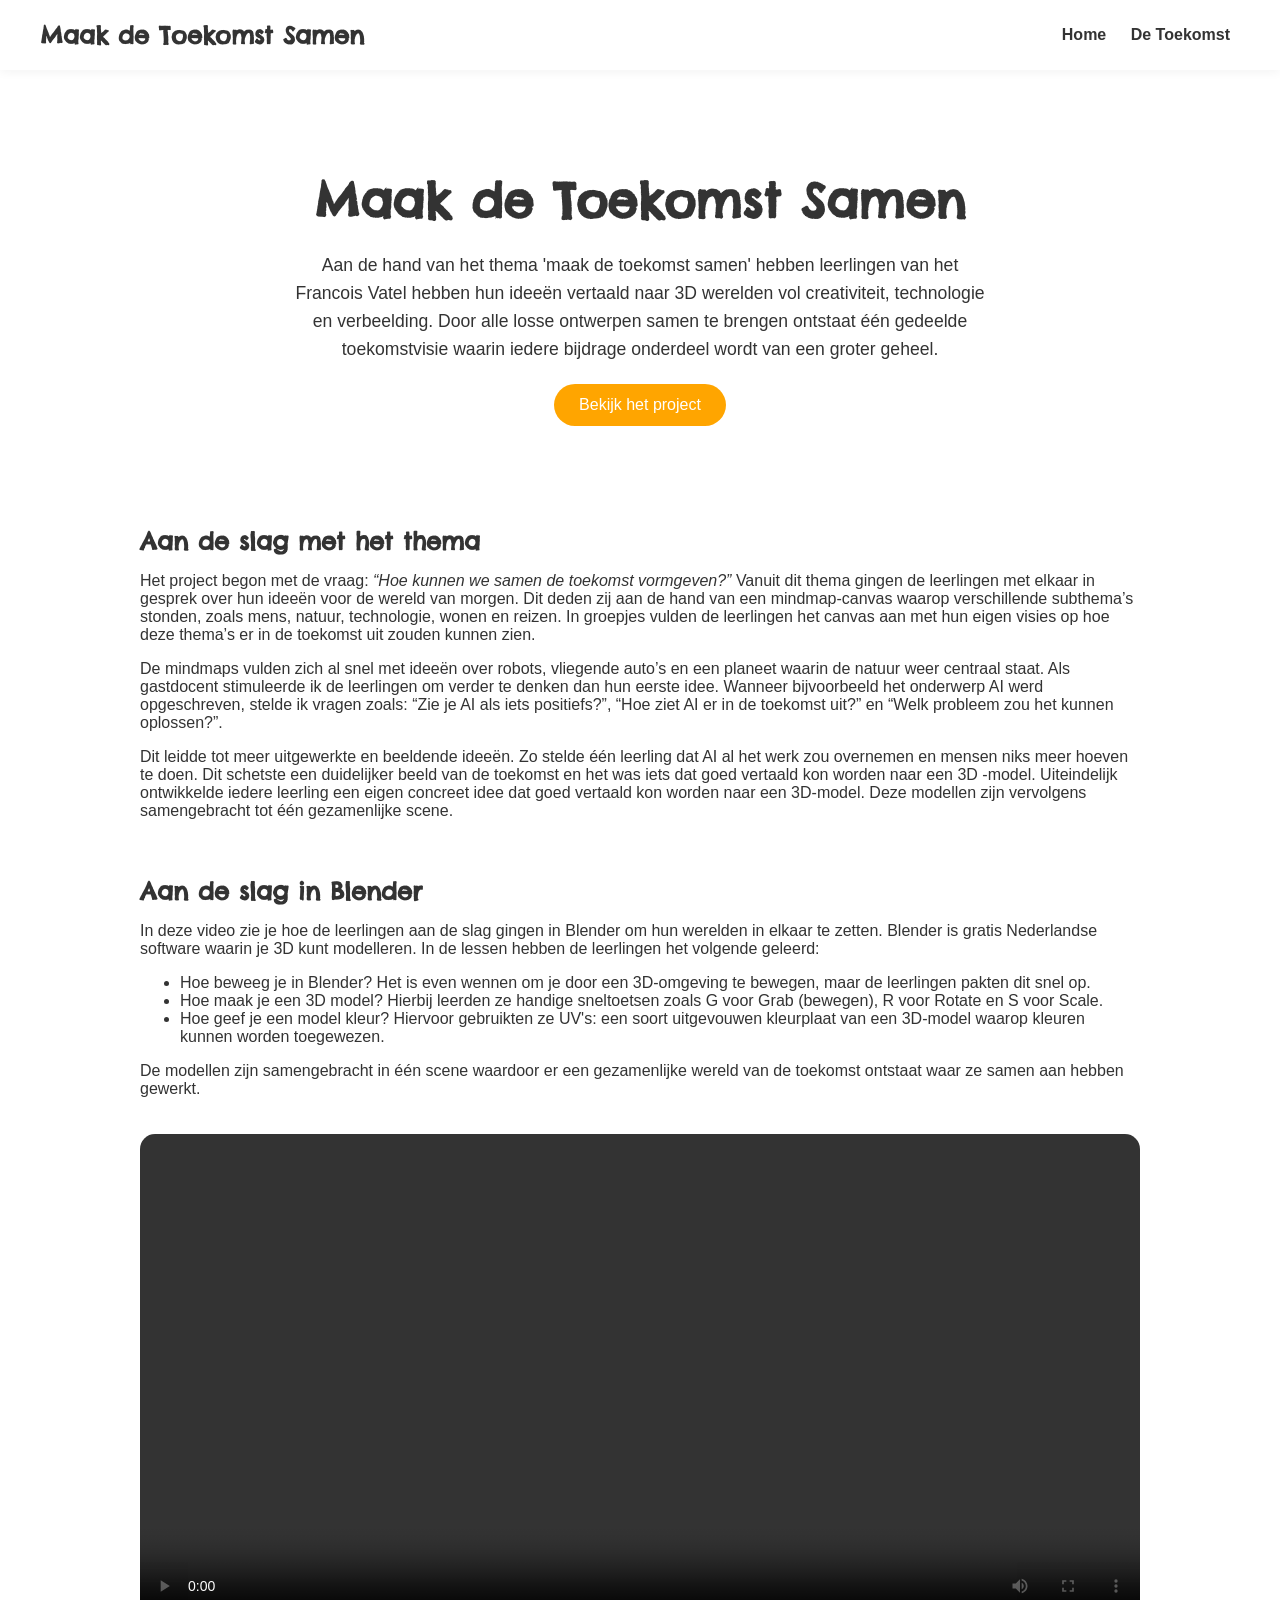
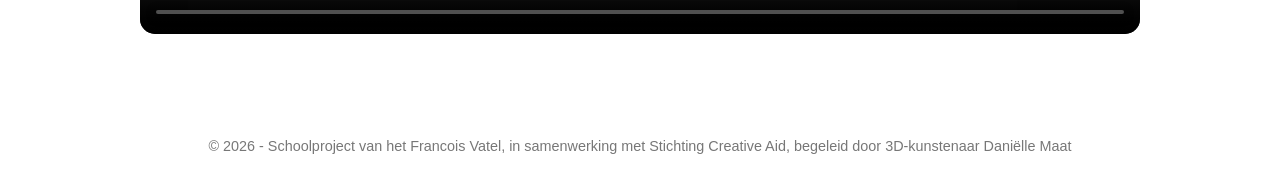
==== index.html @ ce4b33d8 "andere tekst" ====
<!DOCTYPE html>
<html lang="nl">
<head>
  <meta charset="UTF-8">
  <meta name="viewport" content="width=device-width, initial-scale=1.0">

  <title>Maak de Toekomst Samen</title>

  <!-- Fonts -->
  <link href="https://fonts.googleapis.com/css2?family=Chelsea+Market&display=swap" rel="stylesheet">

  <!-- CSS FILE -->
  <link rel="stylesheet" href="style.css">
</head>

<body>

<header>
  <h2>Maak de Toekomst Samen</h2>

  <nav>
    <a href="index.html">Home</a>
    <a href="detoekomst.html">De Toekomst</a>
  </nav>
</header>

<!-- HERO -->
<section class="hero">
  <h1>Maak de Toekomst Samen</h1>
  <p>
Aan de hand van het thema 'maak de toekomst samen' hebben leerlingen van het Francois Vatel hebben hun ideeën vertaald naar 3D werelden vol creativiteit, technologie en verbeelding. Door alle losse ontwerpen samen te brengen ontstaat één gedeelde toekomstvisie waarin iedere bijdrage onderdeel wordt van een groter geheel.
  </p>
<a href="detoekomst.html" class="btn">Bekijk het project</a>
</section>

<div class="text-content">
  <h2>Aan de slag met het thema</h2>

<p>
Het project begon met de vraag: <em>“Hoe kunnen we samen de toekomst vormgeven?”</em>  Vanuit dit thema gingen de leerlingen met elkaar in gesprek over hun ideeën voor de wereld van morgen. Dit deden zij aan de hand van een mindmap-canvas waarop verschillende subthema’s stonden, zoals mens, natuur, technologie, wonen en reizen. In groepjes vulden de leerlingen het canvas aan met hun eigen visies op hoe deze thema’s er in de toekomst uit zouden kunnen zien.
</p>

<p>
De mindmaps vulden zich al snel met ideeën over robots, vliegende auto’s en een planeet waarin de natuur weer centraal staat. Als gastdocent stimuleerde ik de leerlingen om verder te denken dan hun eerste idee. Wanneer bijvoorbeeld het onderwerp AI werd opgeschreven, stelde ik vragen zoals: “Zie je AI als iets positiefs?”, “Hoe ziet AI er in de toekomst uit?” en “Welk probleem zou het kunnen oplossen?”.</p>

<p>
Dit leidde tot meer uitgewerkte en beeldende ideeën. Zo stelde één leerling dat AI al het werk zou overnemen en mensen niks meer hoeven te doen. Dit schetste een duidelijker beeld van de toekomst en het was iets dat goed vertaald kon worden naar een 3D -model. Uiteindelijk ontwikkelde iedere leerling een eigen concreet idee dat goed vertaald kon worden naar een 3D-model. Deze modellen zijn vervolgens samengebracht tot één gezamenlijke scene.</p>
</div>

<!-- INTRO -->
<section class="container" id="intro">

  <h2>Aan de slag in Blender</h2>

 <p>
In deze video zie je hoe de leerlingen aan de slag gingen in Blender om hun werelden in elkaar te zetten. Blender is gratis Nederlandse software waarin je 3D kunt modelleren. In de lessen hebben de leerlingen het volgende geleerd:
</p>

<ul>
  <li>Hoe beweeg je in Blender? Het is even wennen om je door een 3D-omgeving te bewegen, maar de leerlingen pakten dit snel op.</li>

  <li>Hoe maak je een 3D model? Hierbij leerden ze handige sneltoetsen zoals G voor Grab (bewegen), R voor Rotate en S voor Scale.</li>

  <li>Hoe geef je een model kleur? Hiervoor gebruikten ze UV's: een soort uitgevouwen kleurplaat van een 3D-model waarop kleuren kunnen worden toegewezen.</li>
</ul>

<p>
De modellen zijn samengebracht in één scene waardoor er een gezamenlijke wereld van de toekomst ontstaat waar ze samen aan hebben gewerkt.
</p>
  <!-- VIDEO -->
  <video controls>
    <source src="video.mp4" type="video/mp4">
    Je browser ondersteunt deze video niet.
  </video>

</section>

<footer>
  © 2026 - Schoolproject van het Francois Vatel, in samenwerking met Stichting Creative Aid, begeleid door 3D-kunstenaar Daniëlle Maat 
</footer>

</body>
</html>
---- style.css ----
/* =========================
   BASE
========================= */

:root {
  --accent: orange;
  --accent-hover: #ff7a00;
}

body {
  margin: 0;
  font-family: Arial, sans-serif;
  background: white;
  color: #333;
}

/* Headers */
h1, h2, h3 {
  font-family: 'Chelsea Market', cursive;
  margin: 0;
}

/* =========================
   NAV / HEADER
========================= */

header {
  display: flex;
  justify-content: space-between;
  align-items: center;
  padding: 20px 40px;
  background: white;
  position: sticky;
  top: 0;
  z-index: 1000;
  box-shadow: 0 2px 10px rgba(0,0,0,0.05);
}

nav a {
  margin: 0 10px;
  text-decoration: none;
  color: #333;
  font-weight: bold;
  position: relative;
}

nav a::after {
  content: '';
  position: absolute;
  width: 0%;
  height: 3px;
  background: var(--accent);
  left: 0;
  bottom: -5px;
  transition: 0.3s;
}

nav a:hover::after {
  width: 100%;
}

/* =========================
   HERO (LANDING PAGE)
========================= */

.hero {
  padding: 100px 20px;
  text-align: center;
  animation: fadeIn 1.2s ease;
}

.hero h1 {
  font-size: 3em;
}

.hero p {
  max-width: 700px;
  margin: 20px auto;
  font-size: 1.1em;
  line-height: 1.6;
}

/* =========================
   BUTTONS
========================= */

.btn {
  background: var(--accent);
  color: white;
  padding: 12px 25px;
  border: none;
  border-radius: 30px;
  cursor: pointer;
  display: inline-block;
  text-decoration: none;
  transition: 0.3s ease;
}

.btn:hover {
  background: var(--accent-hover);
  transform: scale(1.05);
}

/* =========================
   CONTAINERS
========================= */

.text-content {
    max-width: 1000px;
    margin: 0 auto;
}

.container {
    max-width: 1000px;
    margin: 0 auto;
  padding: 40px 20px;
}

/* =========================
   SPLINE (GROEP PAGINA'S)
========================= */

.spline-wrapper {
  position: relative;
  height: 100vh;
  overflow: hidden;
}

.spline-wrapper iframe {
  width: 100%;
  height: 100%;
  border: none;
  display: block;
}

/* alleen onderkant fade */
.spline-wrapper::after {
  content: "";
  position: absolute;
  bottom: 0;
  left: 0;
  width: 100%;
  height: 140px;
  background: linear-gradient(to top, white, transparent);
  z-index: 2;
  pointer-events: none;
}
/* =========================
   CARDS (TEKST BLOKKEN)
========================= */

.card {
  background: white;
  padding: 20px;
  border-radius: 15px;
  margin-top: 20px;
  box-shadow: 0 10px 30px rgba(0,0,0,0.05);
  transition: transform 0.3s ease;
}

.card:hover {
  transform: translateY(-5px);
}

/* =========================
   VIDEO
========================= */

video {
  width: 100%;
  border-radius: 15px;
  margin-top: 20px;
}

/* =========================
   ANIMATIONS
========================= */

@keyframes fadeIn {
  from {
    opacity: 0;
    transform: translateY(20px);
  }
  to {
    opacity: 1;
    transform: translateY(0);
  }
}

/* =========================
   FOOTER
========================= */

footer {
  text-align: center;
  padding: 20px;
  font-size: 0.9em;
  color: #777;
  margin-top: 40px;
}
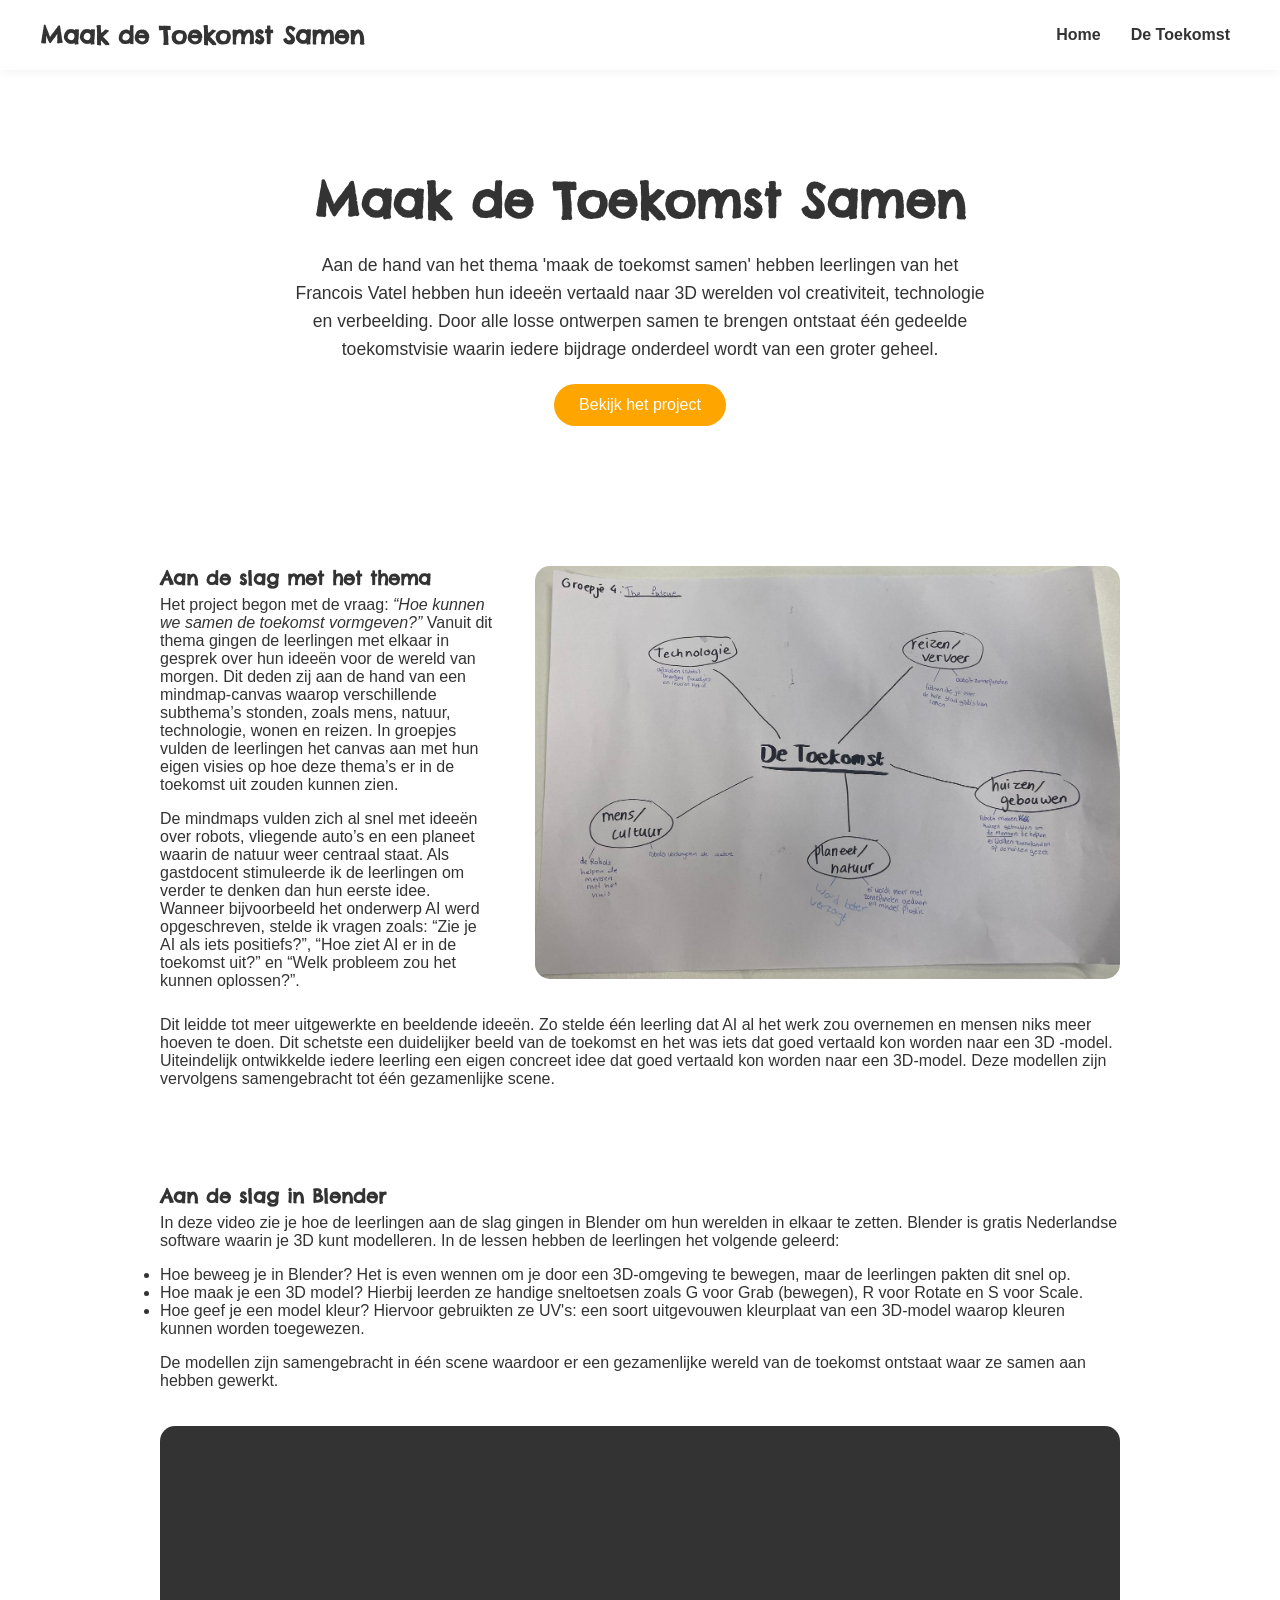
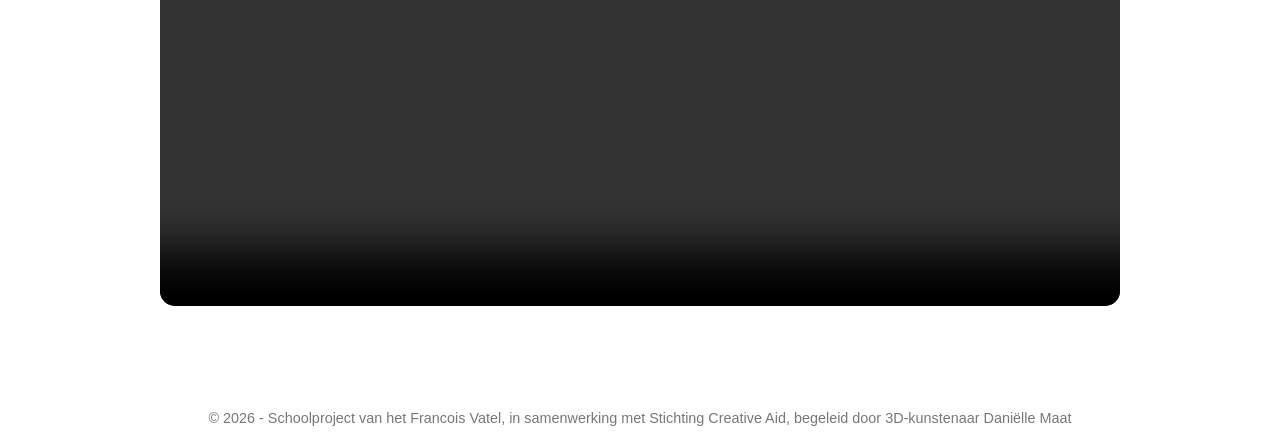
==== commit 8de77ad4: "kleine fixes" ====
--- a/index.html
+++ b/index.html
@@ -33,9 +33,11 @@
 <a href="detoekomst.html" class="btn">Bekijk het project</a>
 </section>
 
-<div class="text-content">
-  <h2>Aan de slag met het thema</h2>
+<div class="card landing-split no-gap-bottom">
 
+  <div class="split-text">
+
+    <h3>Aan de slag met het thema</h3>
 <p>
 Het project begon met de vraag: <em>“Hoe kunnen we samen de toekomst vormgeven?”</em>  Vanuit dit thema gingen de leerlingen met elkaar in gesprek over hun ideeën voor de wereld van morgen. Dit deden zij aan de hand van een mindmap-canvas waarop verschillende subthema’s stonden, zoals mens, natuur, technologie, wonen en reizen. In groepjes vulden de leerlingen het canvas aan met hun eigen visies op hoe deze thema’s er in de toekomst uit zouden kunnen zien.
 </p>
@@ -43,14 +45,25 @@
 <p>
 De mindmaps vulden zich al snel met ideeën over robots, vliegende auto’s en een planeet waarin de natuur weer centraal staat. Als gastdocent stimuleerde ik de leerlingen om verder te denken dan hun eerste idee. Wanneer bijvoorbeeld het onderwerp AI werd opgeschreven, stelde ik vragen zoals: “Zie je AI als iets positiefs?”, “Hoe ziet AI er in de toekomst uit?” en “Welk probleem zou het kunnen oplossen?”.</p>
 
-<p>
+  </div>
+
+   <div class="split-image">
+    <img src="images/canvas.jpeg" alt="Mindmap canvas">
+  </div>
+
+</div>
+<div class="container no-gap-top">
+
+  <p>
 Dit leidde tot meer uitgewerkte en beeldende ideeën. Zo stelde één leerling dat AI al het werk zou overnemen en mensen niks meer hoeven te doen. Dit schetste een duidelijker beeld van de toekomst en het was iets dat goed vertaald kon worden naar een 3D -model. Uiteindelijk ontwikkelde iedere leerling een eigen concreet idee dat goed vertaald kon worden naar een 3D-model. Deze modellen zijn vervolgens samengebracht tot één gezamenlijke scene.</p>
+  </p>
+
 </div>
 
 <!-- INTRO -->
 <section class="container" id="intro">
 
-  <h2>Aan de slag in Blender</h2>
+  <h3>Aan de slag in Blender</h3>
 
  <p>
 In deze video zie je hoe de leerlingen aan de slag gingen in Blender om hun werelden in elkaar te zetten. Blender is gratis Nederlandse software waarin je 3D kunt modelleren. In de lessen hebben de leerlingen het volgende geleerd:
--- a/style.css
+++ b/style.css
@@ -1,3 +1,9 @@
+* {
+  margin: 0;
+  padding: 0;
+  box-sizing: border-box;
+}
+
 /* =========================
    BASE
 ========================= */
@@ -25,17 +31,26 @@
 ========================= */
 
 header {
+  width: 100%;
   display: flex;
   justify-content: space-between;
   align-items: center;
-  padding: 20px 40px;
+
+  padding: 0 40px;
+  height: 70px;
+
   background: white;
   position: sticky;
   top: 0;
   z-index: 1000;
+
   box-shadow: 0 2px 10px rgba(0,0,0,0.05);
 }
-
+nav {
+  display: flex;
+  align-items: center;
+  gap: 10px;
+}
 nav a {
   margin: 0 10px;
   text-decoration: none;
@@ -197,4 +212,180 @@
   font-size: 0.9em;
   color: #777;
   margin-top: 40px;
+}
+/* =========================
+   IMAGES
+========================= */
+.image-wrapper {
+  width: 100%;
+  height: 100vh;
+  display: flex;
+  justify-content: center;
+  align-items: center;
+  padding: 60px 20px;
+  box-sizing: border-box;
+}
+
+.image-wrapper img {
+  width: 90%;
+  max-width: 1100px;
+  height: 80vh;
+  object-fit: cover;
+
+  border-radius: 24px;
+  box-shadow: 0 20px 60px rgba(0, 0, 0, 0.15);
+
+  transition: transform 0.4s ease, box-shadow 0.4s ease;
+}
+
+/* hover effect */
+.image-wrapper img:hover {
+  transform: scale(1.02);
+  box-shadow: 0 30px 80px rgba(0, 0, 0, 0.2);
+}
+.section {
+  max-width: 900px;
+  margin: 0 auto;
+  padding: 0 20px;
+}
+
+.split-card {
+  display: flex;
+  gap: 40px;
+  align-items: flex-start;
+}
+
+.split-text {
+  flex: 1;
+}
+
+.carousel {
+  flex: 1;
+}
+
+/* image in card stijl */
+.split-image img {
+  width: 100%;
+  border-radius: 15px;
+  box-shadow: 0 10px 30px rgba(0,0,0,0.05);
+  transition: transform 0.3s ease;
+}
+
+/* zelfde hover als card */
+.split-card:hover img {
+  transform: scale(1.02);
+}
+
+/* tekst helft */
+.split-text {
+  flex: 1;
+}
+
+/* image helft */
+.split-image {
+  flex: 1;
+}
+
+/* responsive */
+@media (max-width: 1000px) {
+  .split-card {
+    flex-direction: column;
+  }
+}
+.carousel {
+  position: relative;
+  width: 100%;
+  height: 300px; /* belangrijk → anders geen hoogte */
+  overflow: hidden;
+  border-radius: 15px;
+}
+
+/* alle images boven elkaar */
+.carousel img {
+  position: absolute;
+  top: 0;
+  left: 0;
+
+  width: 100%;
+  height: 100%;
+  object-fit: cover;
+
+  opacity: 0;
+  transition: opacity 1s ease;
+}
+
+.carousel img {
+  position: absolute;
+  opacity: 0;
+  transition: opacity 1s ease;
+}
+
+.carousel img.active {
+  opacity: 1;
+}
+.landing-split {
+  display: flex;
+  gap: 40px;
+  align-items: flex-start;
+
+  /* 🔥 BELANGRIJK: zelfde breedte als container */
+  max-width: 1000px;
+  margin: 0 auto;
+
+  /* geen extra “card look” effecten */
+  box-shadow: none;
+  background: transparent;
+  padding: 40px 20px;
+}
+
+/* tekst en image gelijk verdeeld */
+.landing-split .split-text {
+  flex: 0.8;
+}
+
+.landing-split .split-image {
+  flex: 1.4;
+}
+
+/* image clean zonder shadow/hover */
+.landing-split .split-image img {
+  width: 100%;
+  border-radius: 15px;
+  object-fit: cover;
+  box-shadow: none;
+  transition: none;
+}
+
+/* responsive */
+@media (max-width: 1000px) {
+  .landing-split {
+    flex-direction: column;
+  }
+}
+.landing-split:hover {
+  transform: none !important;
+}
+/* haalt ruimte tussen deze 2 blocks weg */
+.no-gap-bottom {
+  margin-bottom: 0 !important;
+  padding-bottom: 10px; /* voorkomt “plak-gevoel” */
+}
+
+.no-gap-top {
+   margin-top: 0 !important;
+  padding-top: 0 !important;
+}
+.no-gap-bottom + .card {
+  margin-top: 0 !important;
+}
+
+p {
+  margin-bottom: 16px;
+}
+ul { 
+  margin-bottom: 16px;
+}
+
+h3{
+  margin-bottom: 6px;
 }
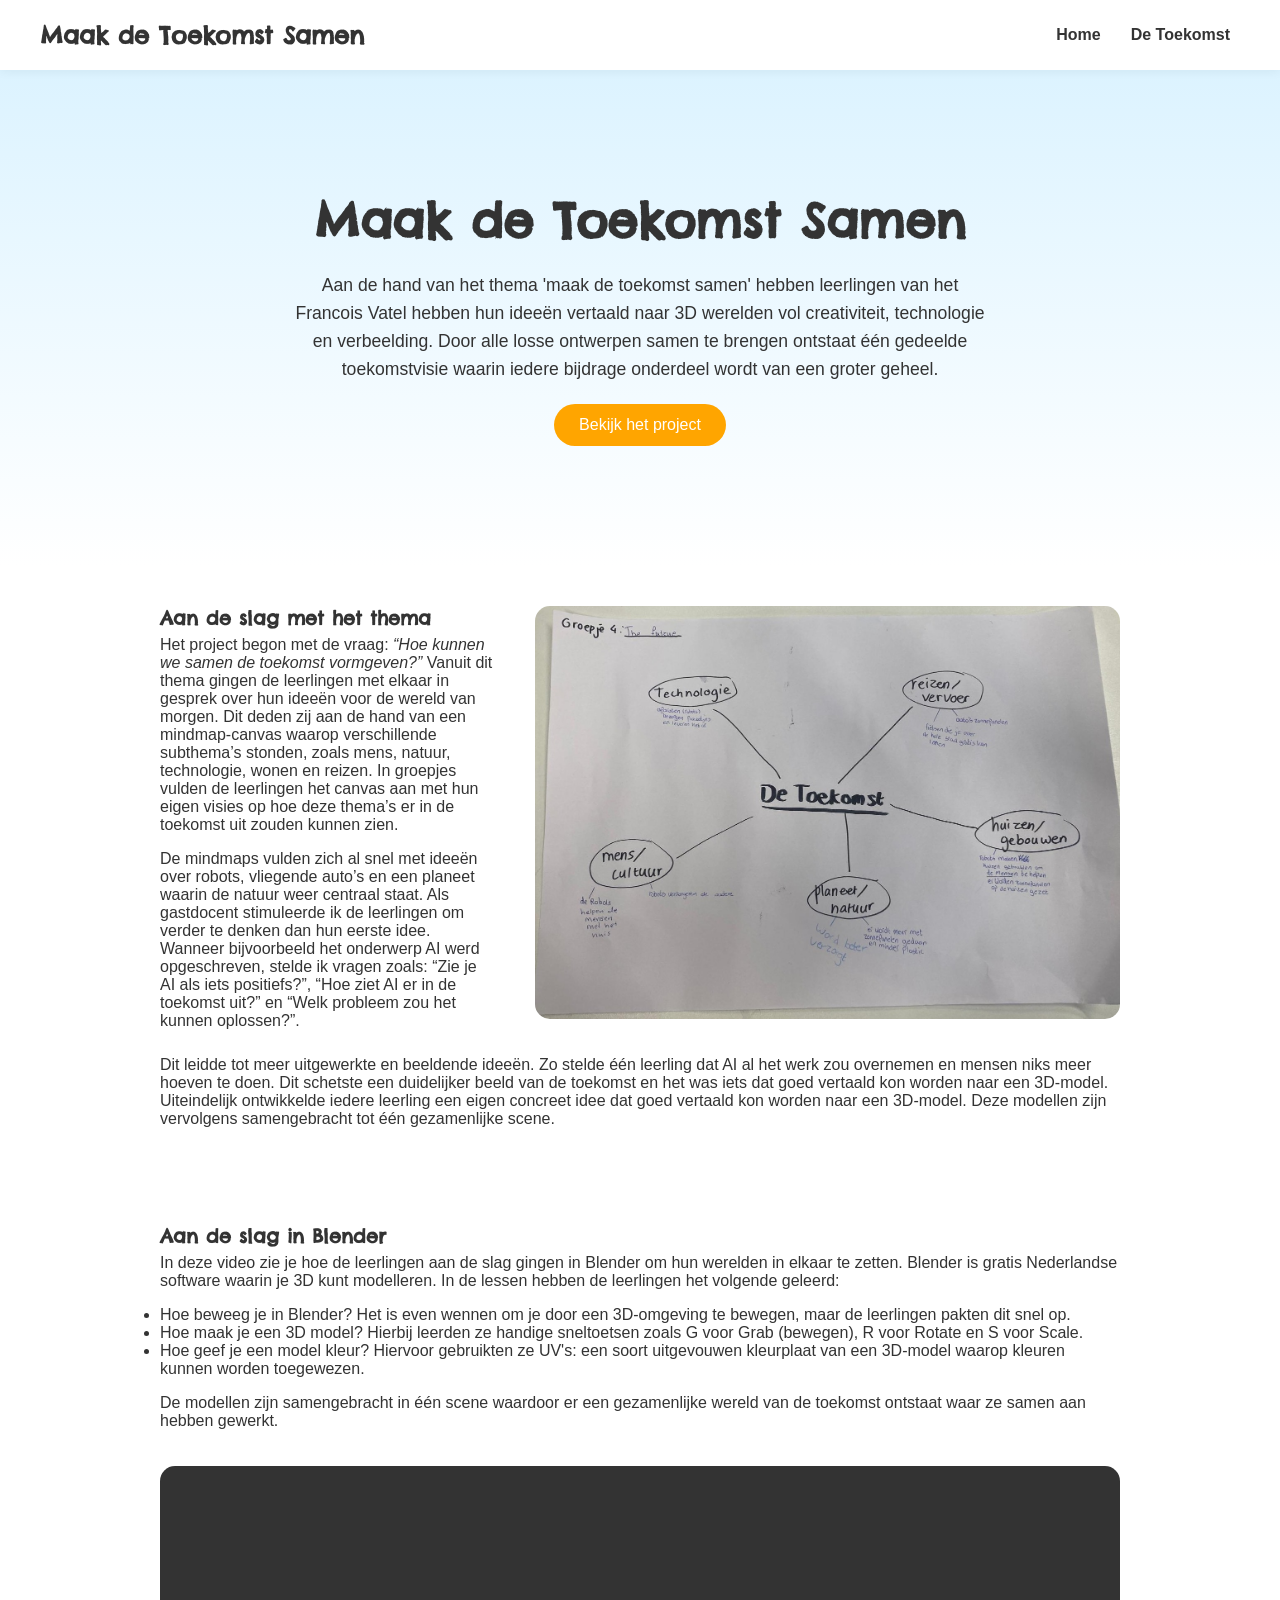
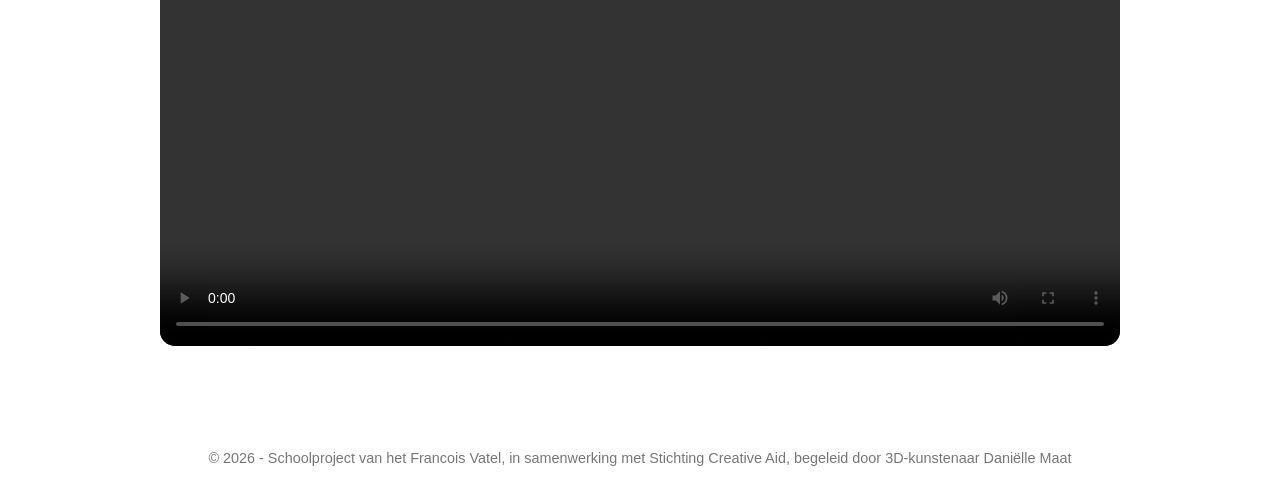
==== commit 7c8ef55c: "kleine fix" ====
--- a/index.html
+++ b/index.html
@@ -55,7 +55,7 @@
 <div class="container no-gap-top">
 
   <p>
-Dit leidde tot meer uitgewerkte en beeldende ideeën. Zo stelde één leerling dat AI al het werk zou overnemen en mensen niks meer hoeven te doen. Dit schetste een duidelijker beeld van de toekomst en het was iets dat goed vertaald kon worden naar een 3D -model. Uiteindelijk ontwikkelde iedere leerling een eigen concreet idee dat goed vertaald kon worden naar een 3D-model. Deze modellen zijn vervolgens samengebracht tot één gezamenlijke scene.</p>
+Dit leidde tot meer uitgewerkte en beeldende ideeën. Zo stelde één leerling dat AI al het werk zou overnemen en mensen niks meer hoeven te doen. Dit schetste een duidelijker beeld van de toekomst en het was iets dat goed vertaald kon worden naar een 3D-model. Uiteindelijk ontwikkelde iedere leerling een eigen concreet idee dat goed vertaald kon worden naar een 3D-model. Deze modellen zijn vervolgens samengebracht tot één gezamenlijke scene.</p>
   </p>
 
 </div>
--- a/style.css
+++ b/style.css
@@ -79,9 +79,11 @@
 ========================= */
 
 .hero {
-  padding: 100px 20px;
+  background: linear-gradient(180deg, #dcf3ff, white);
+  padding: 120px 20px;
   text-align: center;
-  animation: fadeIn 1.2s ease;
+  position: relative;
+  overflow: hidden;
 }
 
 .hero h1 {
@@ -310,18 +312,18 @@
   height: 100%;
   object-fit: cover;
 
-  opacity: 0;
-  transition: opacity 1s ease;
+  opacity: 1;
+  transition: opacity 0.6s ease;
 }
 
 .carousel img {
   position: absolute;
+  opacity: 1;
+  transition: opacity 0.6s ease;
+}
+
+.carousel img.active {
   opacity: 0;
-  transition: opacity 1s ease;
-}
-
-.carousel img.active {
-  opacity: 1;
 }
 .landing-split {
   display: flex;
@@ -388,4 +390,4 @@
 
 h3{
   margin-bottom: 6px;
-}+}
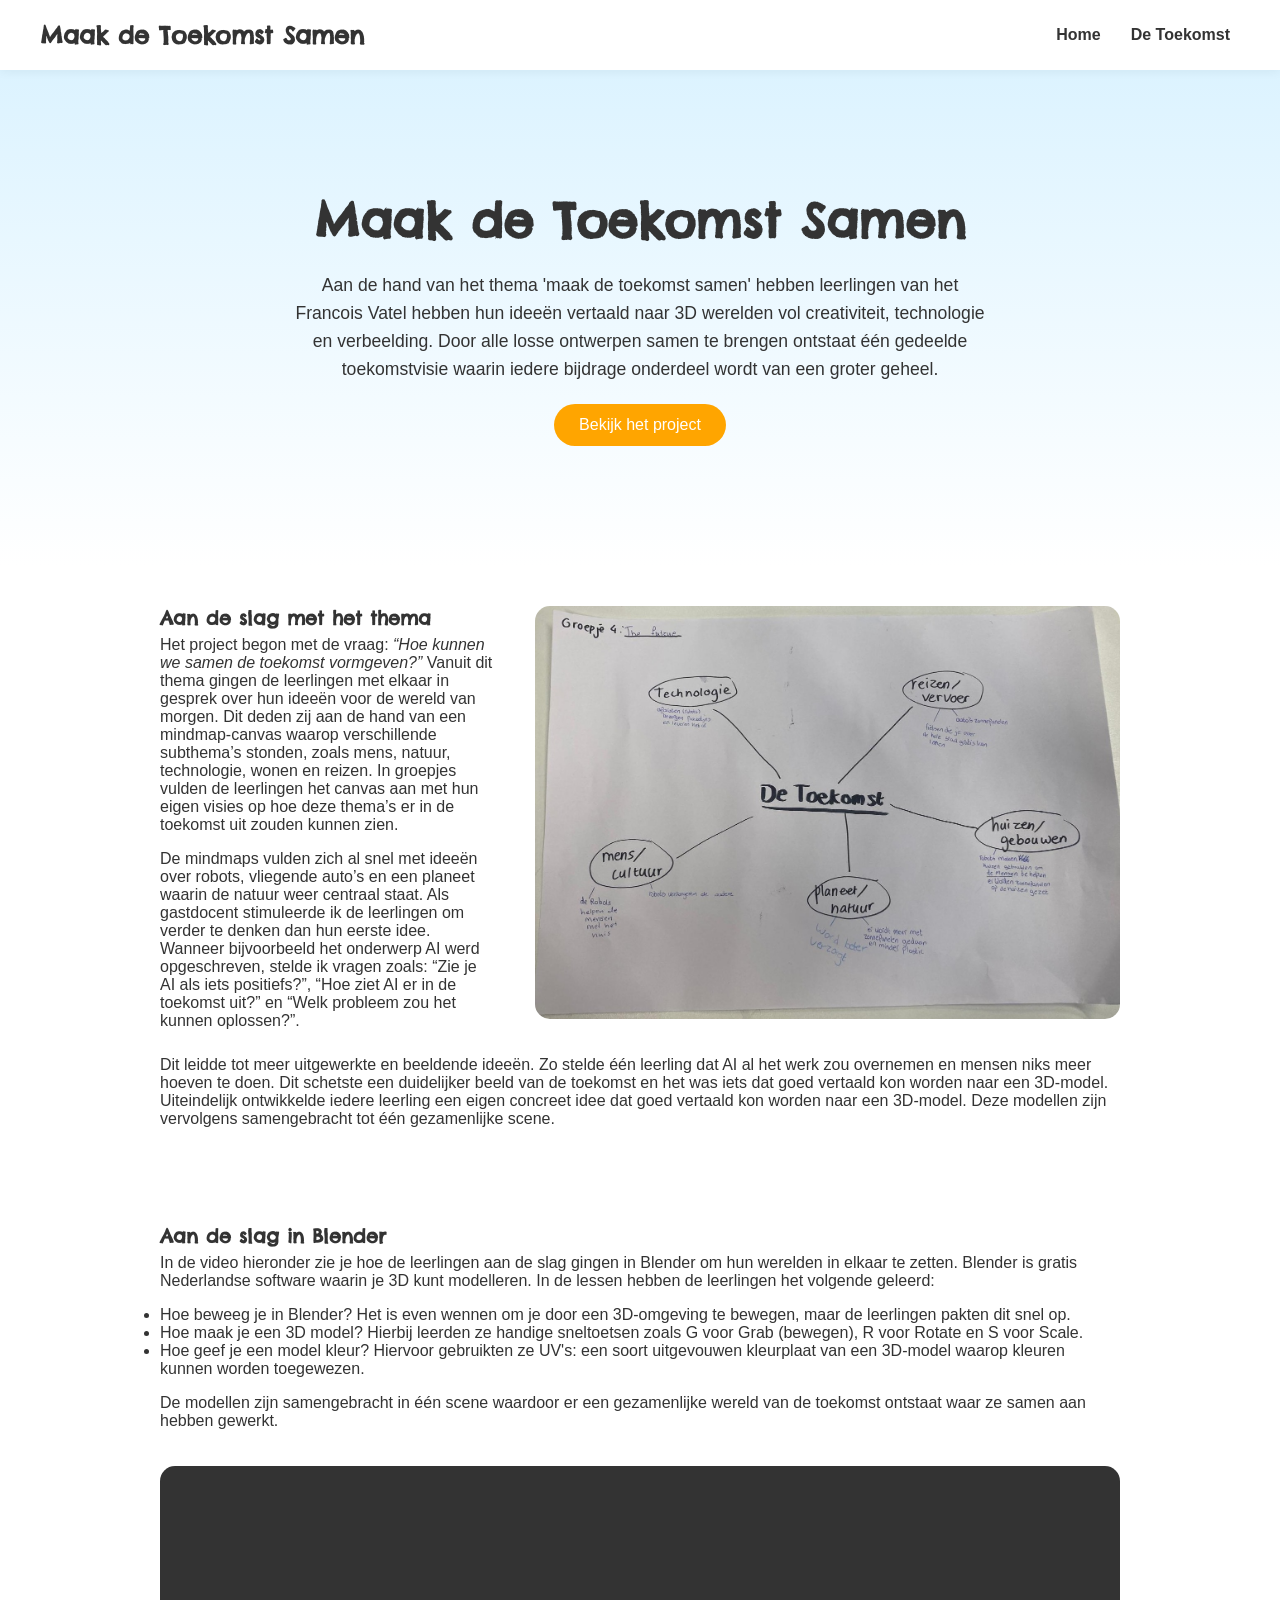
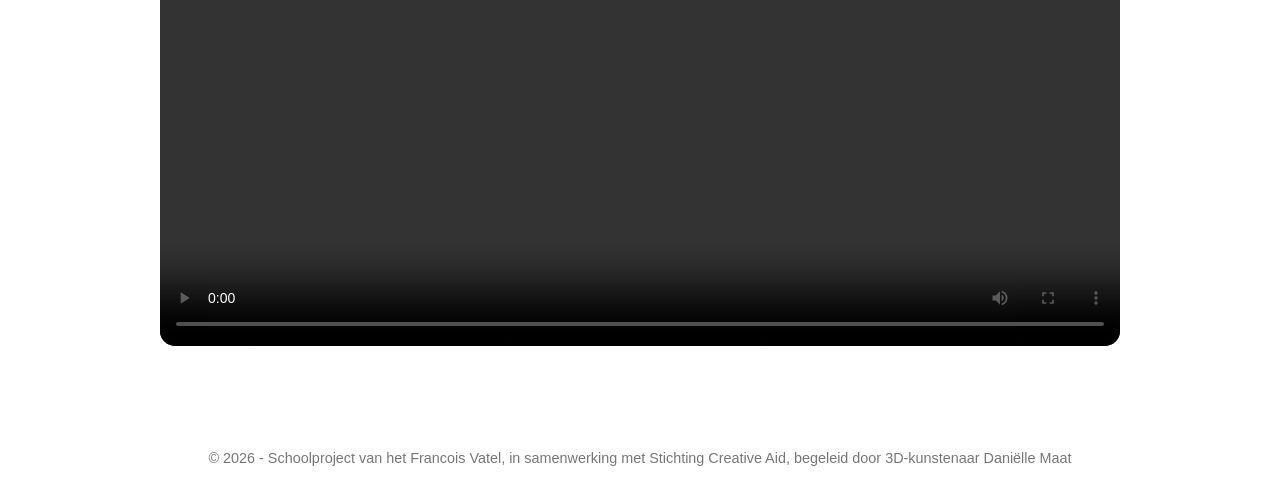
==== commit 9c1fae8f: "nog een fix" ====
--- a/index.html
+++ b/index.html
@@ -66,7 +66,7 @@
   <h3>Aan de slag in Blender</h3>
 
  <p>
-In deze video zie je hoe de leerlingen aan de slag gingen in Blender om hun werelden in elkaar te zetten. Blender is gratis Nederlandse software waarin je 3D kunt modelleren. In de lessen hebben de leerlingen het volgende geleerd:
+In de video hieronder zie je hoe de leerlingen aan de slag gingen in Blender om hun werelden in elkaar te zetten. Blender is gratis Nederlandse software waarin je 3D kunt modelleren. In de lessen hebben de leerlingen het volgende geleerd:
 </p>
 
 <ul>
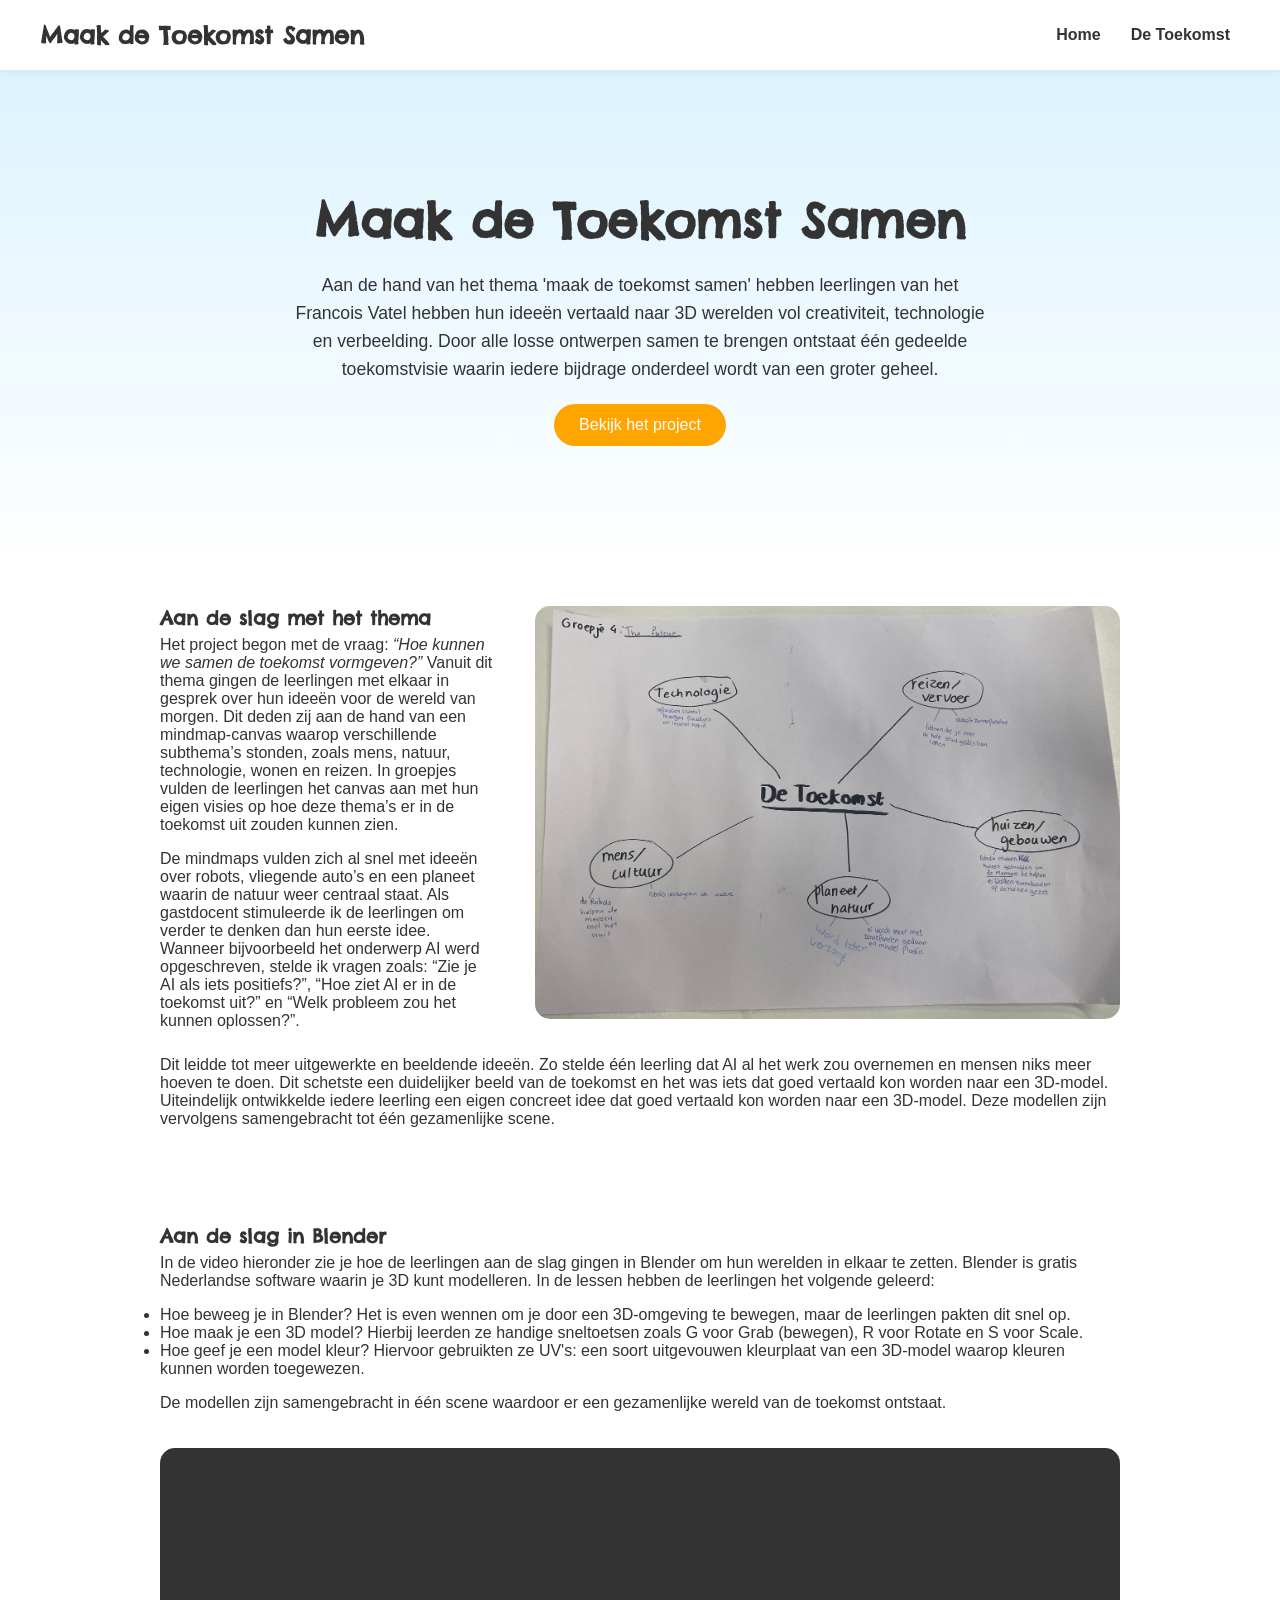
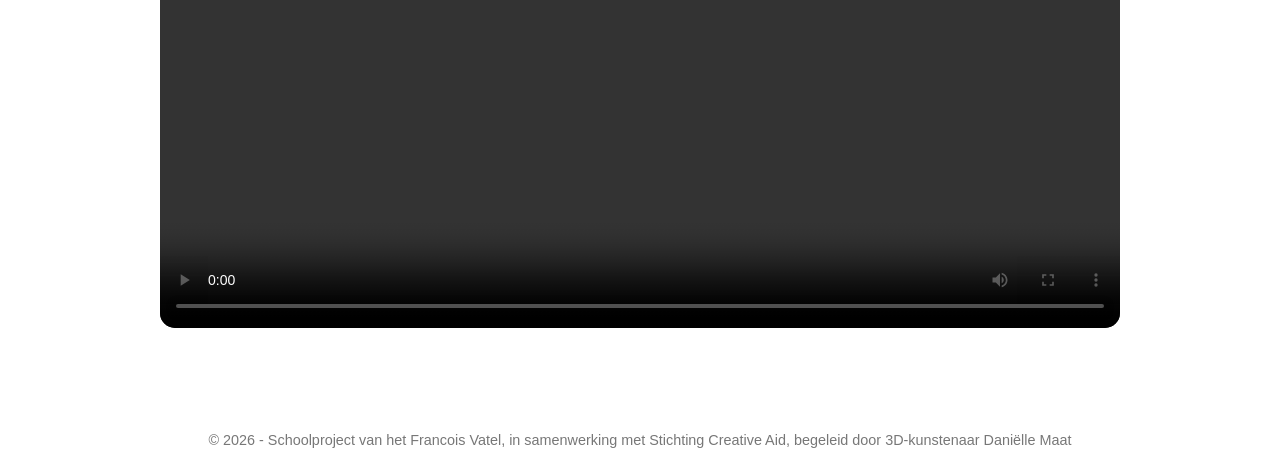
==== commit 6d9531d5: "klaar nu" ====
--- a/index.html
+++ b/index.html
@@ -78,7 +78,7 @@
 </ul>
 
 <p>
-De modellen zijn samengebracht in één scene waardoor er een gezamenlijke wereld van de toekomst ontstaat waar ze samen aan hebben gewerkt.
+De modellen zijn samengebracht in één scene waardoor er een gezamenlijke wereld van de toekomst ontstaat.
 </p>
   <!-- VIDEO -->
   <video controls>
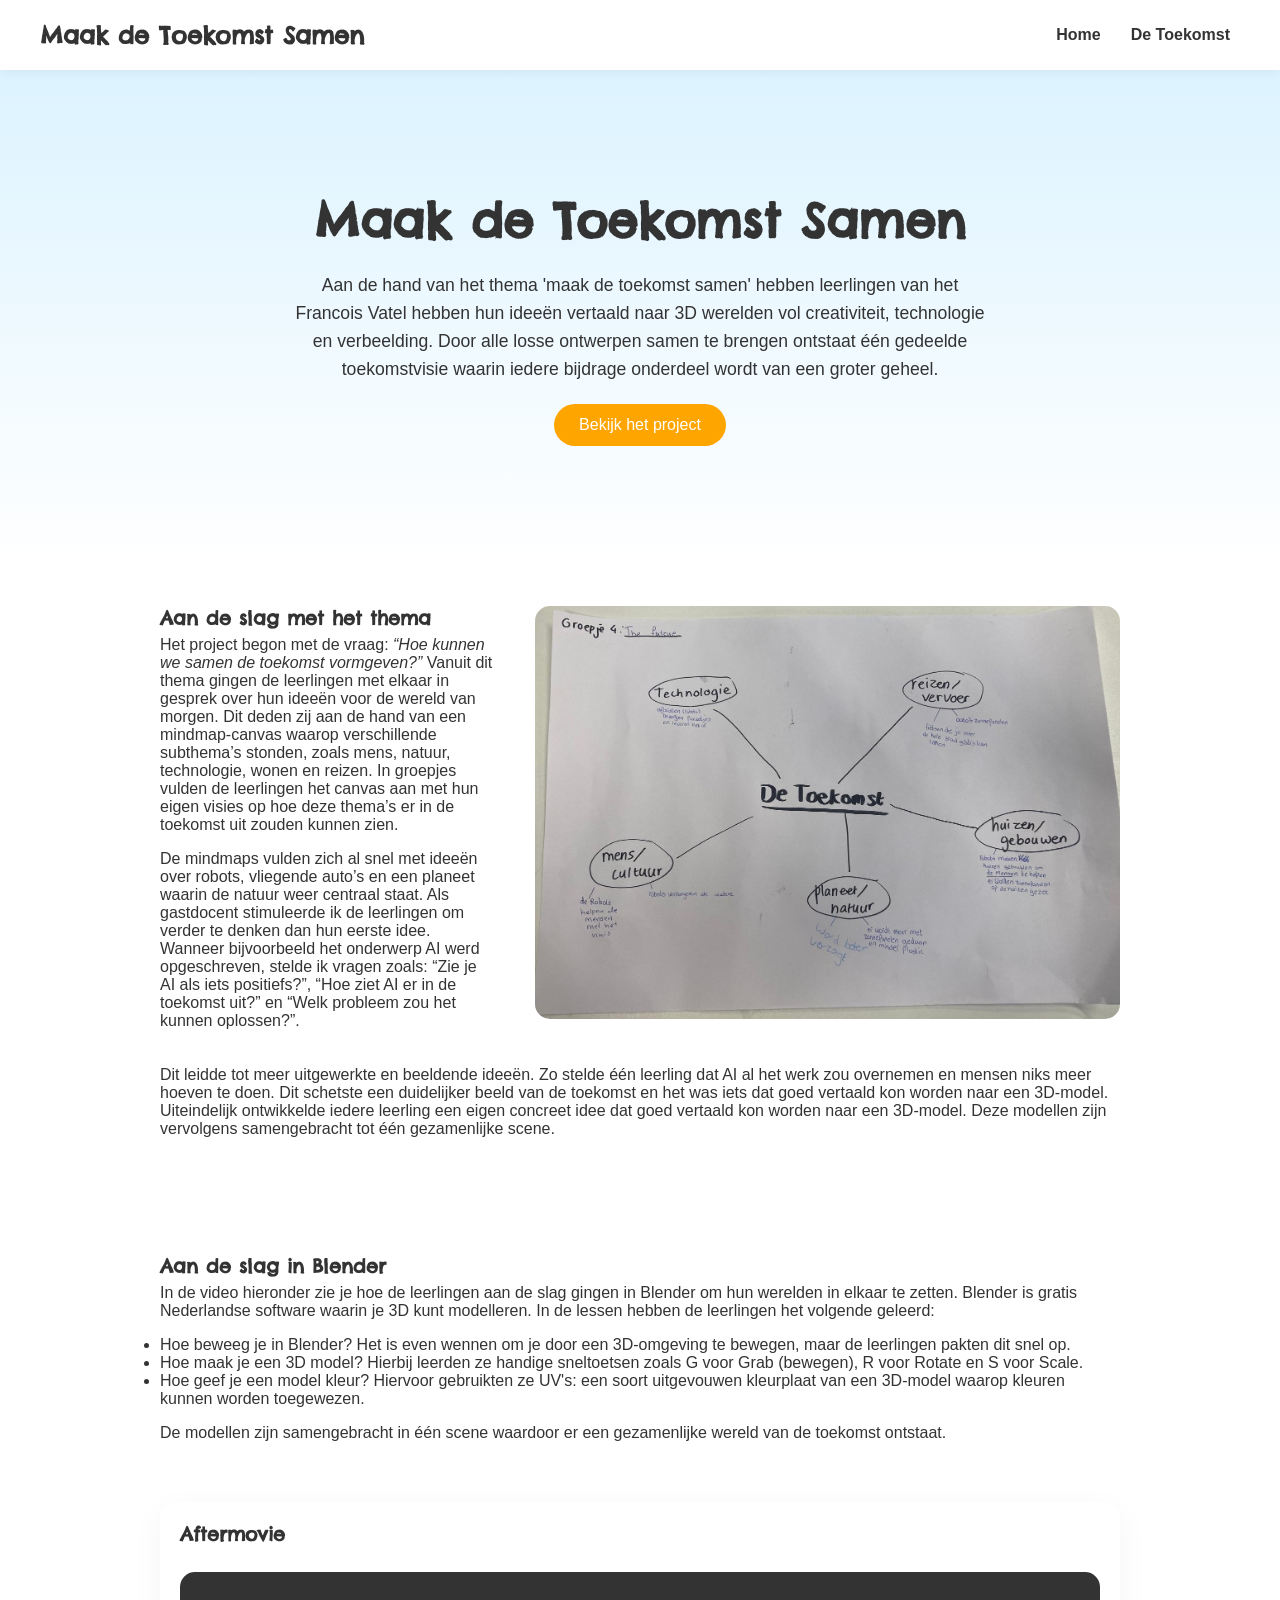
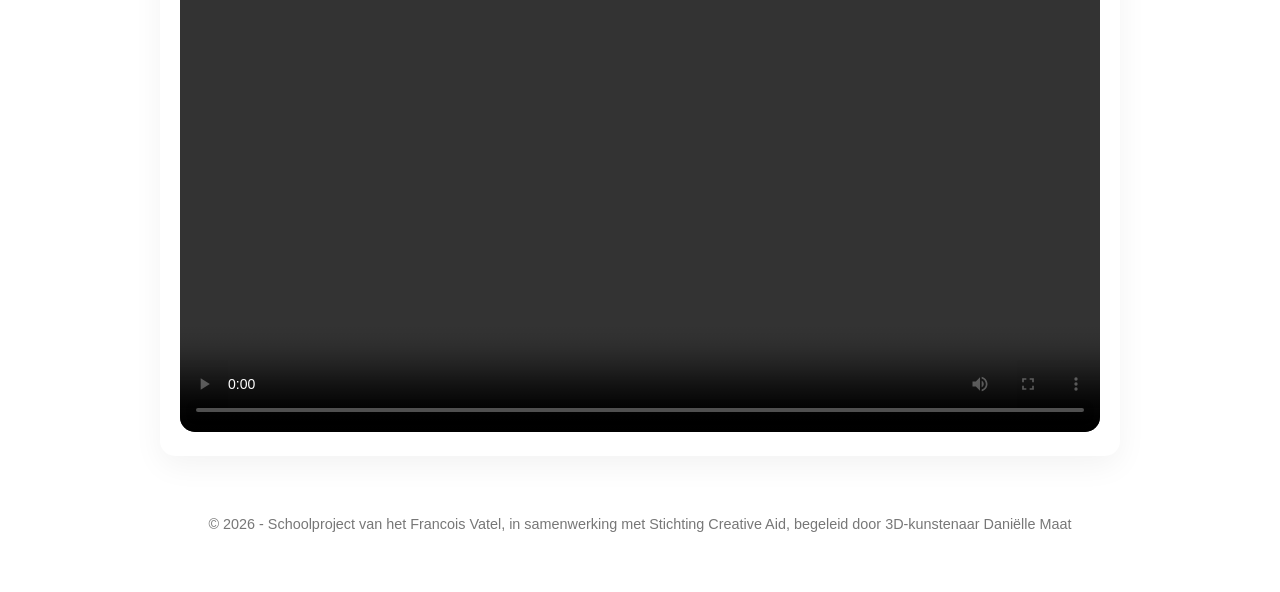
==== commit 445d0151: "spacing en video toegevoegd" ====
--- a/index.html
+++ b/index.html
@@ -81,13 +81,16 @@
 De modellen zijn samengebracht in één scene waardoor er een gezamenlijke wereld van de toekomst ontstaat.
 </p>
   <!-- VIDEO -->
+<div class="card video-card">
+
+  <h3>Aftermovie</h3>
+
   <video controls>
-    <source src="video.mp4" type="video/mp4">
+    <source src="images/aftermovie.mp4" type="video/mp4">
     Je browser ondersteunt deze video niet.
   </video>
 
-</section>
-
+</div>
 <footer>
   © 2026 - Schoolproject van het Francois Vatel, in samenwerking met Stichting Creative Aid, begeleid door 3D-kunstenaar Daniëlle Maat 
 </footer>
--- a/style.css
+++ b/style.css
@@ -263,6 +263,8 @@
 
 .carousel {
   flex: 1;
+  position: relative;
+  min-height: 250px;
 }
 
 /* image in card stijl */
@@ -362,6 +364,7 @@
 @media (max-width: 1000px) {
   .landing-split {
     flex-direction: column;
+     margin-bottom: 10px;
   }
 }
 .landing-split:hover {
@@ -375,7 +378,7 @@
 
 .no-gap-top {
    margin-top: 0 !important;
-  padding-top: 0 !important;
+  padding-top: 10px;
 }
 .no-gap-bottom + .card {
   margin-top: 0 !important;
@@ -391,3 +394,31 @@
 h3{
   margin-bottom: 6px;
 }
+
+@media (max-width: 768px) {
+
+  header {
+    padding: 10px 15px;
+    height: auto;
+    flex-direction: column;
+    align-items: flex-start;
+    gap: 10px;
+  }
+
+  nav {
+    width: 100%;
+    justify-content: space-between;
+    flex-wrap: wrap;
+  }
+
+  nav a {
+    margin: 5px 0;
+    font-size: 14px;
+  }
+}
+#intro {
+  margin-top: 20px;
+}
+.video-card {
+  margin-top: 60px;
+}
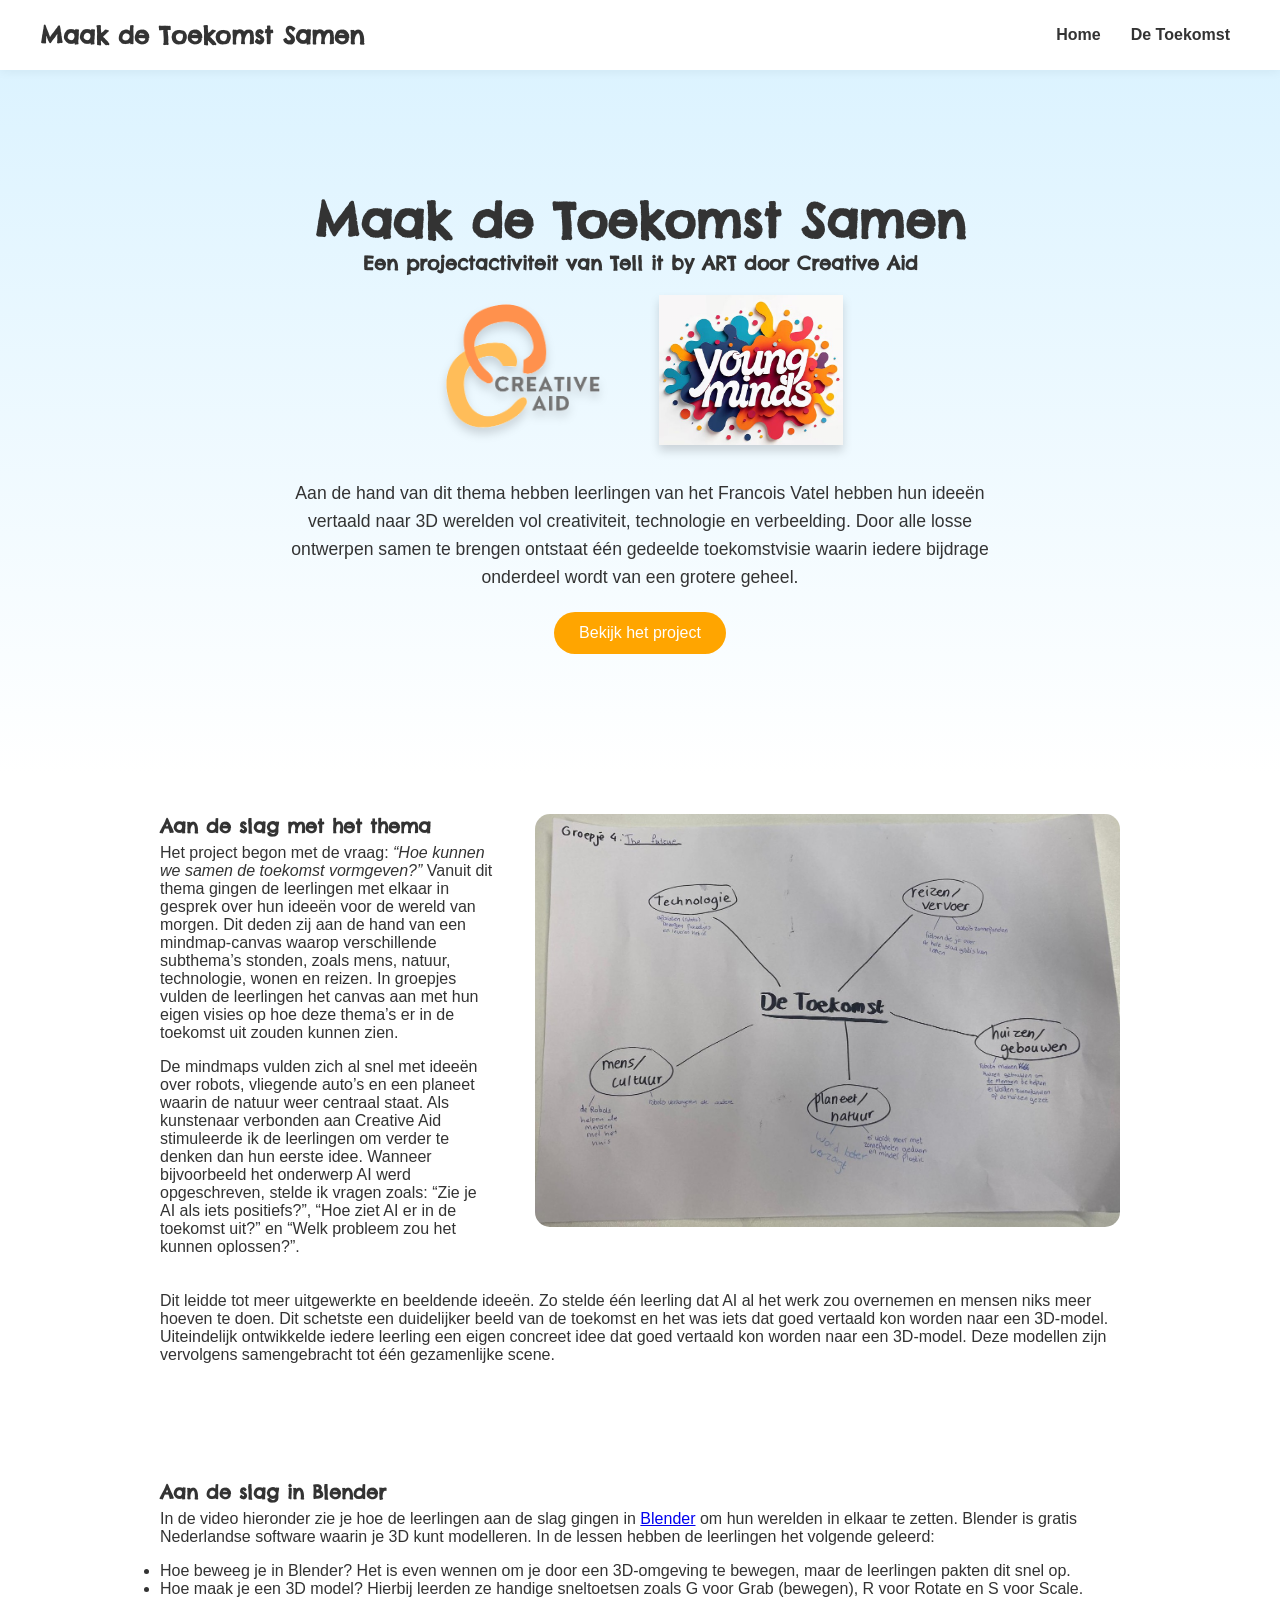
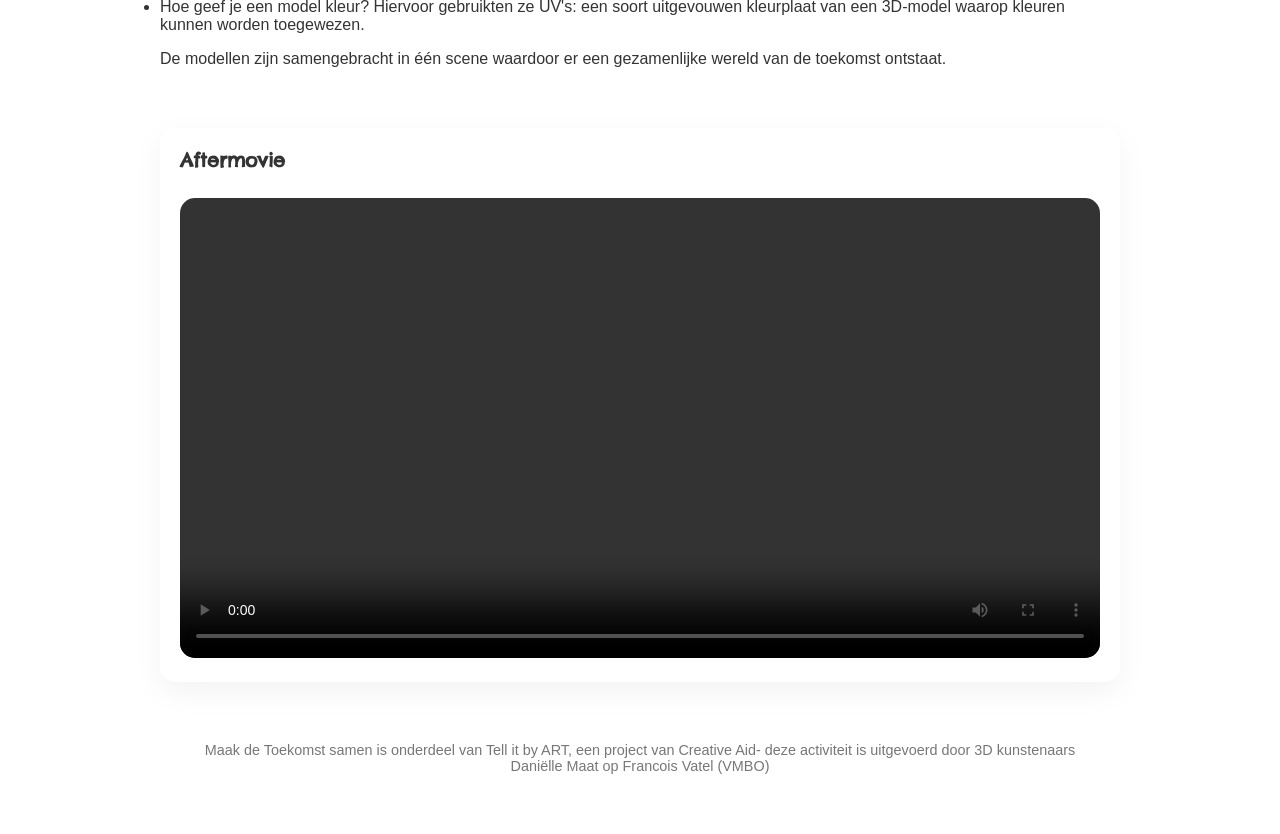
==== commit 5712f1d2: "eerste aanpassingen gedaan" ====
--- a/index.html
+++ b/index.html
@@ -27,8 +27,17 @@
 <!-- HERO -->
 <section class="hero">
   <h1>Maak de Toekomst Samen</h1>
+  <h3> Een projectactiviteit van Tell it by ART door Creative Aid </h3>
+    <div class="hero-logos">
+      <a href="https://creativeaid.nl/" target="_blank">
+    <img src="images/logoCA.png" alt="Logo 1">
+  </a>
+     <a href="https://sites.google.com/scholengroepspinoza.nl/young-minds-scholenfestival/homepage?authuser=0" target="_blank">
+    <img src="images/logo young minds.jpeg" alt="Logo 2">
+  </a>
+  </div>
   <p>
-Aan de hand van het thema 'maak de toekomst samen' hebben leerlingen van het Francois Vatel hebben hun ideeën vertaald naar 3D werelden vol creativiteit, technologie en verbeelding. Door alle losse ontwerpen samen te brengen ontstaat één gedeelde toekomstvisie waarin iedere bijdrage onderdeel wordt van een groter geheel.
+Aan de hand van dit thema hebben leerlingen van het Francois Vatel hebben hun ideeën vertaald naar 3D werelden vol creativiteit, technologie en verbeelding. Door alle losse ontwerpen samen te brengen ontstaat één gedeelde toekomstvisie waarin iedere bijdrage onderdeel wordt van een grotere geheel.
   </p>
 <a href="detoekomst.html" class="btn">Bekijk het project</a>
 </section>
@@ -43,7 +52,7 @@
 </p>
 
 <p>
-De mindmaps vulden zich al snel met ideeën over robots, vliegende auto’s en een planeet waarin de natuur weer centraal staat. Als gastdocent stimuleerde ik de leerlingen om verder te denken dan hun eerste idee. Wanneer bijvoorbeeld het onderwerp AI werd opgeschreven, stelde ik vragen zoals: “Zie je AI als iets positiefs?”, “Hoe ziet AI er in de toekomst uit?” en “Welk probleem zou het kunnen oplossen?”.</p>
+De mindmaps vulden zich al snel met ideeën over robots, vliegende auto’s en een planeet waarin de natuur weer centraal staat. Als kunstenaar verbonden aan Creative Aid stimuleerde ik de leerlingen om verder te denken dan hun eerste idee. Wanneer bijvoorbeeld het onderwerp AI werd opgeschreven, stelde ik vragen zoals: “Zie je AI als iets positiefs?”, “Hoe ziet AI er in de toekomst uit?” en “Welk probleem zou het kunnen oplossen?”.</p>
 
   </div>
 
@@ -66,7 +75,8 @@
   <h3>Aan de slag in Blender</h3>
 
  <p>
-In de video hieronder zie je hoe de leerlingen aan de slag gingen in Blender om hun werelden in elkaar te zetten. Blender is gratis Nederlandse software waarin je 3D kunt modelleren. In de lessen hebben de leerlingen het volgende geleerd:
+In de video hieronder zie je hoe de leerlingen aan de slag gingen in <a href="https://www.blender.org" target="_blank" rel="noopener noreferrer">
+  Blender</a> om hun werelden in elkaar te zetten. Blender is gratis Nederlandse software waarin je 3D kunt modelleren. In de lessen hebben de leerlingen het volgende geleerd:
 </p>
 
 <ul>
@@ -92,7 +102,9 @@
 
 </div>
 <footer>
-  © 2026 - Schoolproject van het Francois Vatel, in samenwerking met Stichting Creative Aid, begeleid door 3D-kunstenaar Daniëlle Maat 
+ Maak de Toekomst samen is onderdeel van Tell it by ART, een project van
+Creative Aid- deze activiteit is uitgevoerd door 3D kunstenaars Daniëlle
+Maat op Francois Vatel (VMBO)
 </footer>
 
 </body>
--- a/style.css
+++ b/style.css
@@ -421,4 +421,25 @@
 }
 .video-card {
   margin-top: 60px;
+}
+.hero-logos {
+  display: flex;
+  justify-content: center;
+  align-items: center;
+  gap: 50px; /* verder uit elkaar */
+  margin: 20px 0 30px;
+}
+
+.hero-logos img {
+  height: 150px; /* kleiner */
+  width: auto;
+  object-fit: contain;
+
+  transition: transform 0.3s ease, box-shadow 0.3s ease;
+  filter: drop-shadow(0 6px 5px rgba(0,0,0,0.15));
+}
+
+.hero-logos img:hover {
+  transform: translateY(-3px) scale(1.05);
+  filter: drop-shadow(0 6px 10px rgba(0,0,0,0.25));
 }
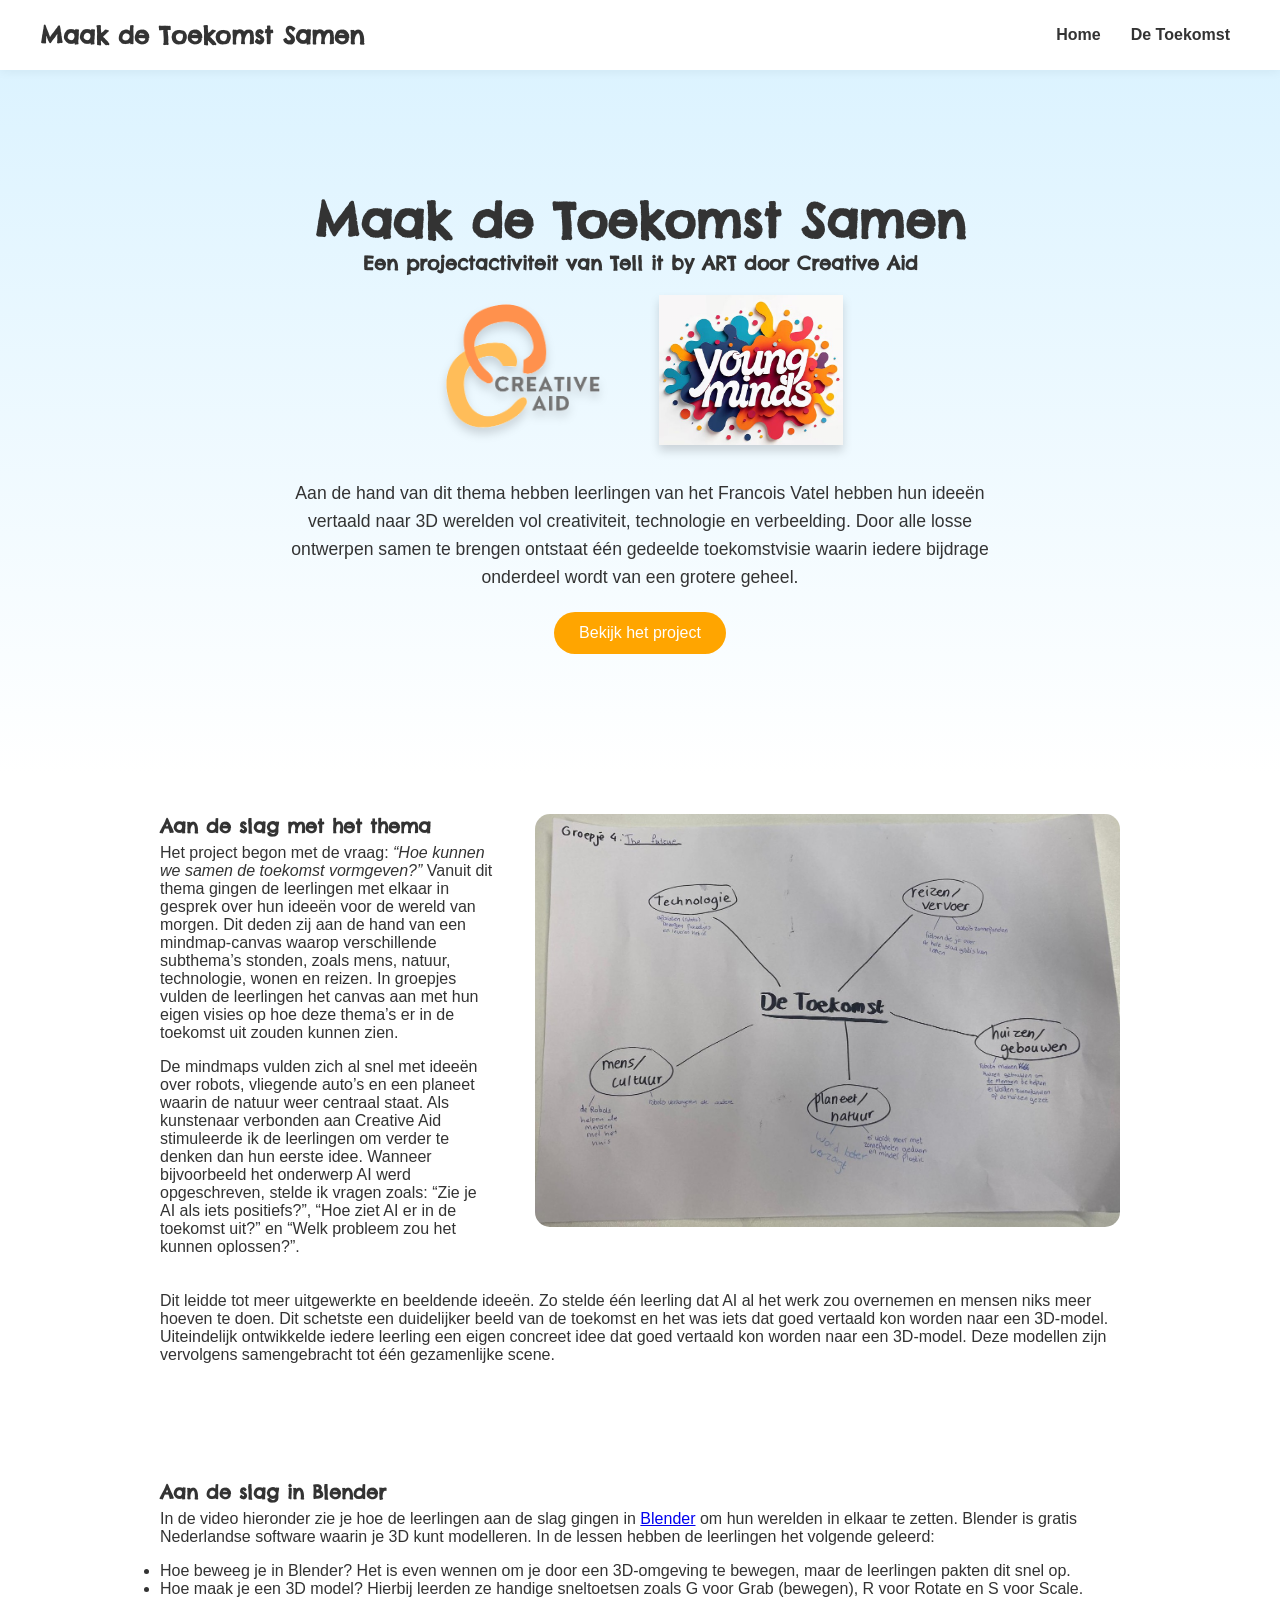
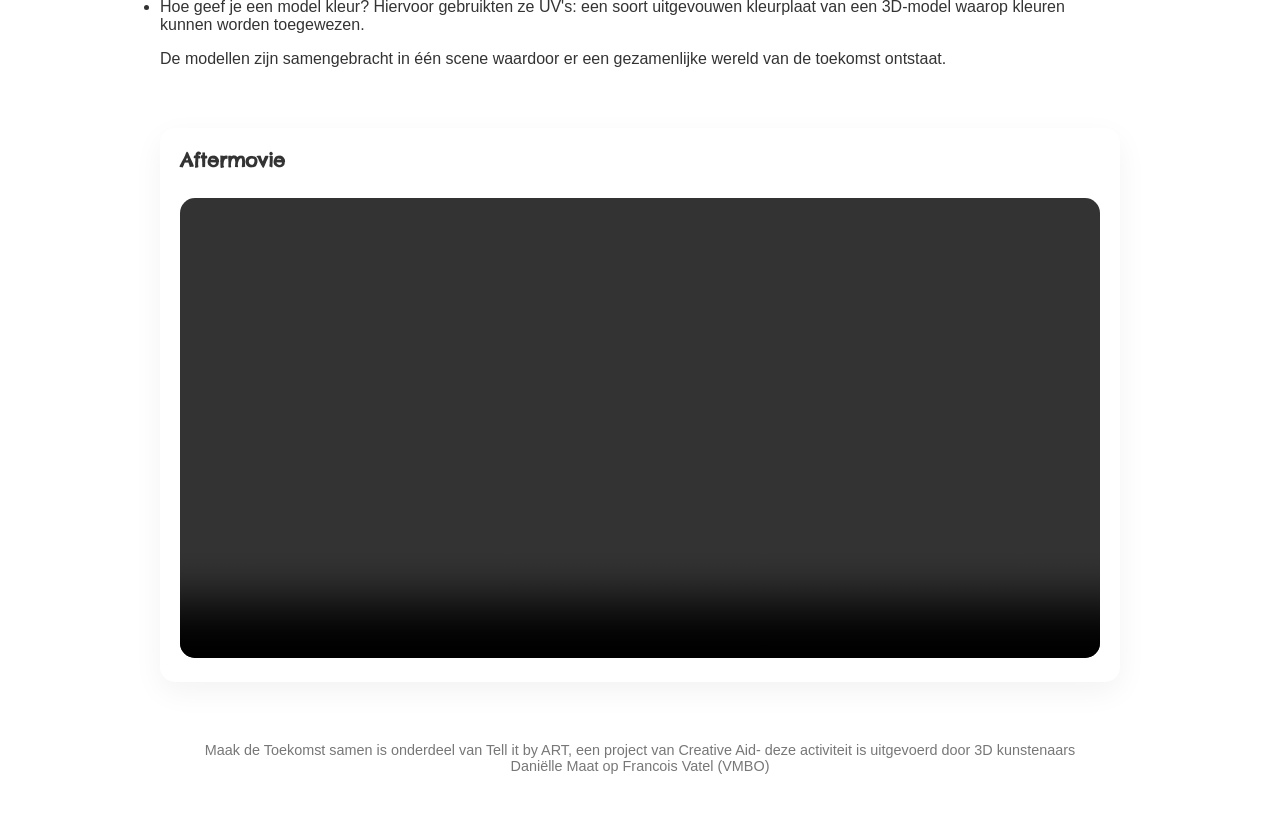
==== commit 80e80015: "projecten geupdate" ====
--- a/index.html
+++ b/index.html
@@ -102,9 +102,7 @@
 
 </div>
 <footer>
- Maak de Toekomst samen is onderdeel van Tell it by ART, een project van
-Creative Aid- deze activiteit is uitgevoerd door 3D kunstenaars Daniëlle
-Maat op Francois Vatel (VMBO)
+ Maak de Toekomst samen is onderdeel van Tell it by ART, een project van Creative Aid- deze activiteit is uitgevoerd door 3D kunstenaars Daniëlle Maat op Francois Vatel (VMBO)
 </footer>
 
 </body>
--- a/style.css
+++ b/style.css
@@ -173,6 +173,7 @@
   margin-top: 20px;
   box-shadow: 0 10px 30px rgba(0,0,0,0.05);
   transition: transform 0.3s ease;
+  overflow: hidden;
 }
 
 .card:hover {
@@ -259,12 +260,12 @@
 
 .split-text {
   flex: 1;
+  min-width: 0; /* 🔥 BELANGRIJK: voorkomt squish/overflow issues */
 }
 
 .carousel {
-  flex: 1;
-  position: relative;
-  min-height: 250px;
+  flex: 1.2; /* 🔥 carousel iets groter dan tekst */
+  min-width: 0;
 }
 
 /* image in card stijl */
@@ -296,37 +297,61 @@
     flex-direction: column;
   }
 }
+
+
+/* alle images boven elkaar */
 .carousel {
   position: relative;
-  width: 100%;
-  height: 300px; /* belangrijk → anders geen hoogte */
+
+  width: 100%;
+  max-width: 100%; /* belangrijk: blijft binnen card */
+  
+  aspect-ratio: 16 / 9; /* 🔥 FIX: bepaalt hoogte automatisch */
+  
   overflow: hidden;
   border-radius: 15px;
-}
-
-/* alle images boven elkaar */
+
+  background: #eee; /* fallback als image laadt */
+}
+
+/* alle images liggen op elkaar */
 .carousel img {
   position: absolute;
-  top: 0;
-  left: 0;
-
+  inset: 0;
   width: 100%;
   height: 100%;
   object-fit: cover;
 
+  opacity: 0;
+  transition: opacity 0.6s ease;
+}
+
+/* CAROUSEL */
+.carousel img.active {
   opacity: 1;
-  transition: opacity 0.6s ease;
-}
-
-.carousel img {
+}
+
+/* buttons */
+.carousel button {
   position: absolute;
-  opacity: 1;
-  transition: opacity 0.6s ease;
-}
-
-.carousel img.active {
-  opacity: 0;
-}
+  top: 50%;
+  transform: translateY(-50%);
+
+  background: rgba(0,0,0,0.5);
+  color: white;
+  border: none;
+
+  width: 40px;
+  height: 40px;
+  border-radius: 50%;
+
+  cursor: pointer;
+  z-index: 10;
+}
+
+.prev { left: 10px; }
+.next { right: 10px; }
+
 .landing-split {
   display: flex;
   gap: 40px;
